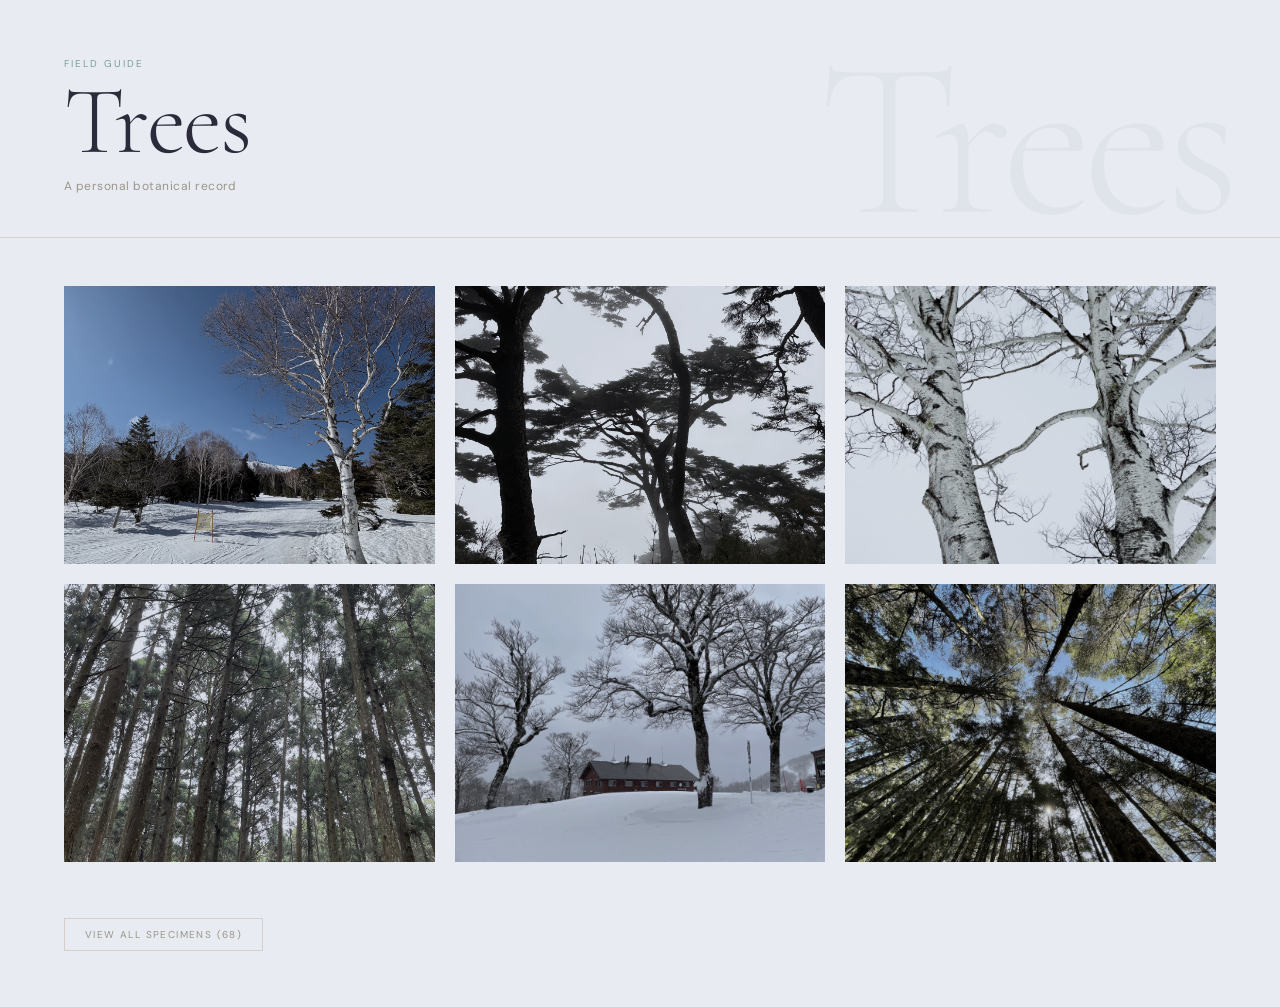
==== index.html @ 1d8ab1bc "Initial release: personal tree field guide 68 tree specimens identified via iNaturalist Vision API, " ====
<!DOCTYPE html>
<html lang="en">
<head>
  <meta charset="UTF-8">
  <meta name="viewport" content="width=device-width, initial-scale=1.0">
  <title>Trees — Field Guide</title>
  <link rel="preconnect" href="https://fonts.googleapis.com">
  <link href="https://fonts.googleapis.com/css2?family=Cormorant:ital,wght@0,300;0,400;1,300&family=DM+Sans:opsz,wght@9..40,300;9..40,400&display=swap" rel="stylesheet">
  <link rel="stylesheet" href="https://unpkg.com/leaflet@1.9.4/dist/leaflet.css">
  <link rel="stylesheet" href="style.css">
</head>
<body>

  <header>
    <div class="header-inner">
      <span class="site-label">Field Guide</span>
      <h1>Trees</h1>
      <p class="site-sub">A personal botanical record</p>
    </div>
    <div class="header-ghost" aria-hidden="true">Trees</div>
  </header>

  <main id="gallery"></main>

  <div class="gallery-footer">
    <button id="toggleAll" class="toggle-btn">View all specimens</button>
  </div>

  <!-- Modal -->
  <div id="modal" class="modal hidden" role="dialog" aria-modal="true">
    <button class="modal-close" id="modalClose" aria-label="Close">✕</button>

    <div class="modal-inner">
      <div class="modal-photo-wrap">
        <img id="modalPhoto" src="" alt="">
      </div>

      <div class="modal-right">
        <div class="modal-species-block">
          <p class="species-common"    id="modalCommon"></p>
          <p class="species-scientific" id="modalScientific"></p>
          <p class="species-zh"         id="modalZh"></p>
        </div>

        <div class="divider"></div>

        <div class="modal-meta">
          <p class="meta-row"><span class="meta-label">Location</span><span id="modalLocation"></span></p>
          <p class="meta-row"><span class="meta-label">Date</span><span id="modalDate"></span></p>
          <p class="meta-row"><span class="meta-label">Coordinates</span><span id="modalCoords"></span></p>
        </div>

        <div class="divider"></div>
        <p class="modal-note" id="modalNote"></p>

        <div class="divider"></div>

        <div class="related-tabs">
          <button class="tab-btn active" id="tabGraph">
            <svg viewBox="0 0 20 20" width="13" height="13" fill="none" stroke="currentColor" stroke-width="1.5">
              <circle cx="10" cy="3"  r="2"/><circle cx="3" cy="17" r="2"/><circle cx="17" cy="17" r="2"/>
              <line x1="10" y1="5" x2="3"  y2="15"/>
              <line x1="10" y1="5" x2="17" y2="15"/>
              <line x1="3"  y1="17" x2="17" y2="17"/>
            </svg>
            Related
          </button>
          <button class="tab-btn" id="tabMap">
            <svg viewBox="0 0 20 20" width="13" height="13" fill="currentColor">
              <path d="M10 2C7.24 2 5 4.24 5 7c0 4.38 5 11 5 11s5-6.62 5-11c0-2.76-2.24-5-5-5zm0 7.5c-1.38 0-2.5-1.12-2.5-2.5S8.62 4.5 10 4.5s2.5 1.12 2.5 2.5S11.38 9.5 10 9.5z"/>
            </svg>
            Map
          </button>
        </div>

        <div id="graphView" class="related-view"></div>
        <div id="mapView"   class="related-view hidden"></div>
      </div>
    </div>
  </div>

  <script src="https://d3js.org/d3.v7.min.js"></script>
  <script src="https://unpkg.com/leaflet@1.9.4/dist/leaflet.js"></script>
  <script src="app.js"></script>
</body>
</html>
---- style.css ----
:root {
  --cream:  #E8ECF2;
  --dark:   #2B2B3B;
  --navy:   #2C3050;
  --teal:   #7A9E9F;
  --gray:   #D4CFC8;
  --muted:  #9A9489;
  --font-d: 'Cormorant', Georgia, serif;
  --font-b: 'DM Sans', system-ui, sans-serif;
}

*, *::before, *::after { box-sizing: border-box; margin: 0; padding: 0; }

body {
  background: var(--cream);
  color: var(--dark);
  font-family: var(--font-b);
  font-size: 13px;
  line-height: 1.65;
  -webkit-font-smoothing: antialiased;
}

/* ── Header ─────────────────────────────────────────────────────────────── */
header {
  position: relative;
  padding: 56px 64px 40px;
  border-bottom: 1px solid var(--gray);
  overflow: hidden;
}
.header-inner { position: relative; z-index: 1; }
.site-label {
  display: block;
  font-size: 10px;
  letter-spacing: 0.2em;
  text-transform: uppercase;
  color: var(--teal);
  margin-bottom: 6px;
}
header h1 {
  font-family: var(--font-d);
  font-weight: 300;
  font-size: clamp(3rem, 8vw, 6rem);
  letter-spacing: -0.02em;
  line-height: 0.9;
}
.site-sub {
  margin-top: 12px;
  font-size: 12px;
  color: var(--muted);
  letter-spacing: 0.04em;
}
.header-ghost {
  position: absolute;
  right: 48px;
  bottom: -16px;
  font-family: var(--font-d);
  font-size: clamp(6rem, 18vw, 14rem);
  font-weight: 300;
  color: var(--dark);
  opacity: 0.04;
  line-height: 1;
  pointer-events: none;
  user-select: none;
  letter-spacing: -0.04em;
}

/* ── Gallery ─────────────────────────────────────────────────────────────── */
#gallery {
  padding: 48px 64px 32px;
  display: grid;
  grid-template-columns: repeat(3, 1fr);
  gap: 20px;
}
@media (max-width: 1024px) { #gallery { grid-template-columns: repeat(2, 1fr); padding: 32px 32px 20px; } }
@media (max-width: 600px)  { #gallery { grid-template-columns: 1fr; padding: 20px 20px 16px; gap: 12px; } }

.gallery-footer {
  padding: 24px 64px 56px;
  display: flex;
  align-items: center;
  gap: 16px;
}
@media (max-width: 600px) { .gallery-footer { padding: 16px 20px 40px; } }

.toggle-btn {
  background: none;
  border: 1px solid var(--gray);
  font-family: var(--font-b);
  font-size: 10px;
  letter-spacing: 0.14em;
  text-transform: uppercase;
  color: var(--muted);
  padding: 9px 20px;
  cursor: pointer;
  transition: border-color 0.2s, color 0.2s;
}
.toggle-btn:hover { border-color: var(--dark); color: var(--dark); }

/* ── Card ────────────────────────────────────────────────────────────────── */
.card {
  cursor: pointer;
  position: relative;
  overflow: hidden;
  aspect-ratio: 4 / 3;
  background: var(--gray);
  isolation: isolate; /* ← contains blend mode inside card */
}
.card img {
  width: 100%; height: 100%;
  object-fit: cover;
  display: block;
  filter: saturate(0.65) brightness(0.97);
  transition: transform 0.5s ease, filter 0.5s ease;
}
.card:hover img {
  transform: scale(1.05);
  filter: saturate(0.88) brightness(1.0);
}
/* cool blue overlay via multiply — white areas shift toward cream-blue */
.card::after {
  content: '';
  position: absolute;
  inset: 0;
  background: #C0CCE0;
  mix-blend-mode: multiply;
  opacity: 0.5;
  pointer-events: none;
  z-index: 1;
  transition: opacity 0.5s ease;
}
.card:hover::after { opacity: 0.12; }

.card-overlay {
  position: absolute;
  inset: 0;
  z-index: 2;
  background: linear-gradient(to top, rgba(43,43,59,0.72) 0%, transparent 55%);
  opacity: 0;
  transition: opacity 0.3s ease;
  display: flex;
  flex-direction: column;
  justify-content: flex-end;
  padding: 14px 16px;
  color: #fff;
}
.card:hover .card-overlay { opacity: 1; }
.card-overlay .o-common { font-size: 13px; line-height: 1.3; }
.card-overlay .o-sci    { font-size: 10px; opacity: 0.7; font-style: italic; margin-top: 2px; }

/* ── Modal ───────────────────────────────────────────────────────────────── */
.modal {
  position: fixed;
  inset: 0;
  background: var(--cream);
  z-index: 200;
  overflow: hidden;
}
.modal.hidden { display: none; }

.modal-close {
  position: absolute;
  top: 20px; right: 28px;
  background: none; border: none;
  font-size: 18px; cursor: pointer;
  color: var(--dark); opacity: 0.45;
  z-index: 10;
  width: 36px; height: 36px;
  display: flex; align-items: center; justify-content: center;
  transition: opacity 0.2s;
}
.modal-close:hover { opacity: 1; }

.modal-inner {
  display: grid;
  grid-template-columns: 1fr 360px;
  height: 100vh;
  overflow: hidden;
}
@media (max-width: 960px) {
  .modal-inner {
    grid-template-columns: 1fr;
    grid-template-rows: 50vh 1fr;
    height: 100vh;
    overflow-y: auto;
  }
}

/* photo takes full left panel */
.modal-photo-wrap {
  height: 100vh;
  overflow: hidden;
  background: #1a1a22;
}
.modal-photo-wrap img {
  width: 100%;
  height: 100%;
  object-fit: cover;
  display: block;
}
@media (max-width: 960px) {
  .modal-photo-wrap { height: 50vh; }
}

/* right panel: scrollable info + graph/map */
.modal-right {
  height: 100vh;
  overflow-y: auto;
  padding: 52px 36px 40px;
  display: flex;
  flex-direction: column;
  gap: 22px;
  border-left: 1px solid var(--gray);
}
@media (max-width: 960px) {
  .modal-right { height: auto; border-left: none; border-top: 1px solid var(--gray); }
}

.modal-species-block {}
.species-common {
  font-family: var(--font-d);
  font-weight: 300;
  font-size: 2rem;
  line-height: 1.15;
}
.species-scientific {
  font-size: 12px;
  font-style: italic;
  color: var(--teal);
  margin-top: 5px;
}
.species-zh {
  font-size: 11px;
  color: var(--muted);
  margin-top: 2px;
}

.divider { width: 36px; height: 1px; background: var(--gray); }

.modal-meta { display: flex; flex-direction: column; gap: 7px; }
.meta-row   { display: flex; gap: 10px; align-items: baseline; }
.meta-label {
  font-size: 9px;
  letter-spacing: 0.15em;
  text-transform: uppercase;
  color: var(--muted);
  min-width: 78px;
  flex-shrink: 0;
}
.meta-row span:last-child { font-size: 12px; }

.modal-note {
  font-family: var(--font-d);
  font-size: 1rem;
  font-style: italic;
  color: var(--muted);
  line-height: 1.75;
}

/* ── Related tabs (inside right panel) ──────────────────────────────────── */
.related-tabs {
  display: flex;
  border-bottom: 1px solid var(--gray);
  margin-bottom: 16px;
}
.tab-btn {
  display: flex;
  align-items: center;
  gap: 6px;
  padding: 8px 14px;
  background: none; border: none;
  border-bottom: 2px solid transparent;
  font-family: var(--font-b);
  font-size: 10px;
  letter-spacing: 0.12em;
  text-transform: uppercase;
  cursor: pointer;
  color: var(--muted);
  margin-bottom: -1px;
  transition: color 0.2s;
}
.tab-btn.active { color: var(--dark); border-bottom-color: var(--dark); }
.tab-btn svg    { flex-shrink: 0; }

.related-view {
  width: 100%;
  height: 240px;
  background: rgba(43,43,59,0.03);
  border-radius: 1px;
  flex-shrink: 0;
}
.related-view.hidden { display: none; }
#mapView { overflow: hidden; }

.no-related {
  display: flex;
  align-items: center;
  justify-content: center;
  height: 100%;
  font-size: 12px;
  color: var(--muted);
  font-style: italic;
}
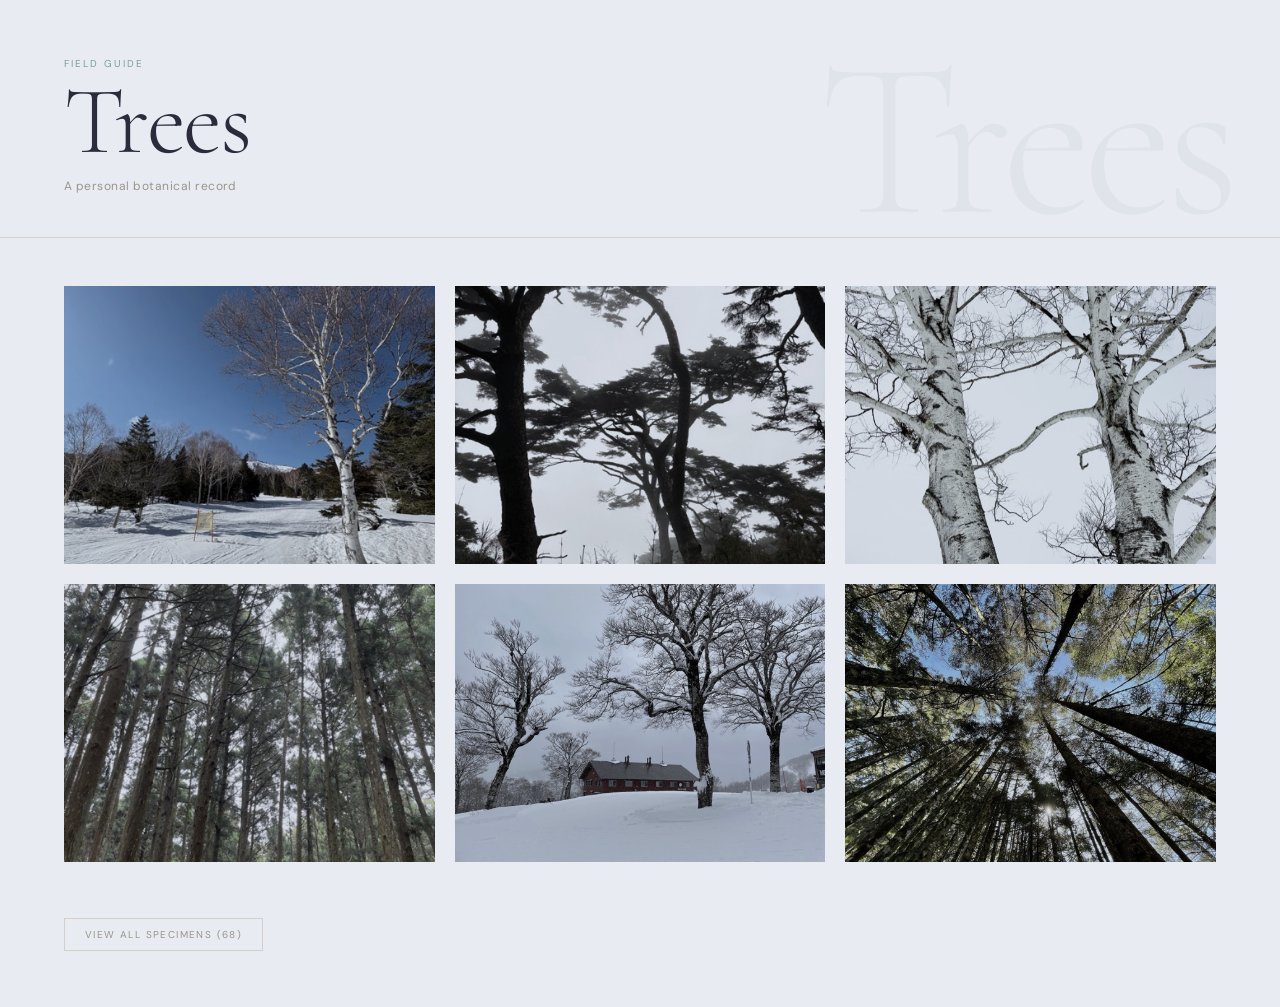
==== commit f27cef6a: "add bare tree SVG favicon Co-Authored-By: Claude Sonnet 4.6 <noreply@anthropic.com>" ====
--- a/index.html
+++ b/index.html
@@ -7,6 +7,7 @@
   <link rel="preconnect" href="https://fonts.googleapis.com">
   <link href="https://fonts.googleapis.com/css2?family=Cormorant:ital,wght@0,300;0,400;1,300&family=DM+Sans:opsz,wght@9..40,300;9..40,400&display=swap" rel="stylesheet">
   <link rel="stylesheet" href="https://unpkg.com/leaflet@1.9.4/dist/leaflet.css">
+  <link rel="icon" type="image/svg+xml" href="favicon.svg">
   <link rel="stylesheet" href="style.css">
 </head>
 <body>
--- a/style.css
+++ b/style.css
@@ -159,16 +159,24 @@
 
 .modal-close {
   position: absolute;
-  top: 20px; right: 28px;
-  background: none; border: none;
-  font-size: 18px; cursor: pointer;
-  color: var(--dark); opacity: 0.45;
+  top: 20px; right: 24px;
+  background: rgba(255, 255, 255, 0.18);
+  backdrop-filter: blur(6px);
+  -webkit-backdrop-filter: blur(6px);
+  border: 1px solid rgba(255, 255, 255, 0.25);
+  border-radius: 50%;
+  font-size: 15px; cursor: pointer;
+  color: #fff;
   z-index: 10;
   width: 36px; height: 36px;
   display: flex; align-items: center; justify-content: center;
-  transition: opacity 0.2s;
-}
-.modal-close:hover { opacity: 1; }
+  transition: background 0.2s, opacity 0.2s;
+  opacity: 0.8;
+}
+.modal-close:hover {
+  background: rgba(255, 255, 255, 0.32);
+  opacity: 1;
+}
 
 .modal-inner {
   display: grid;
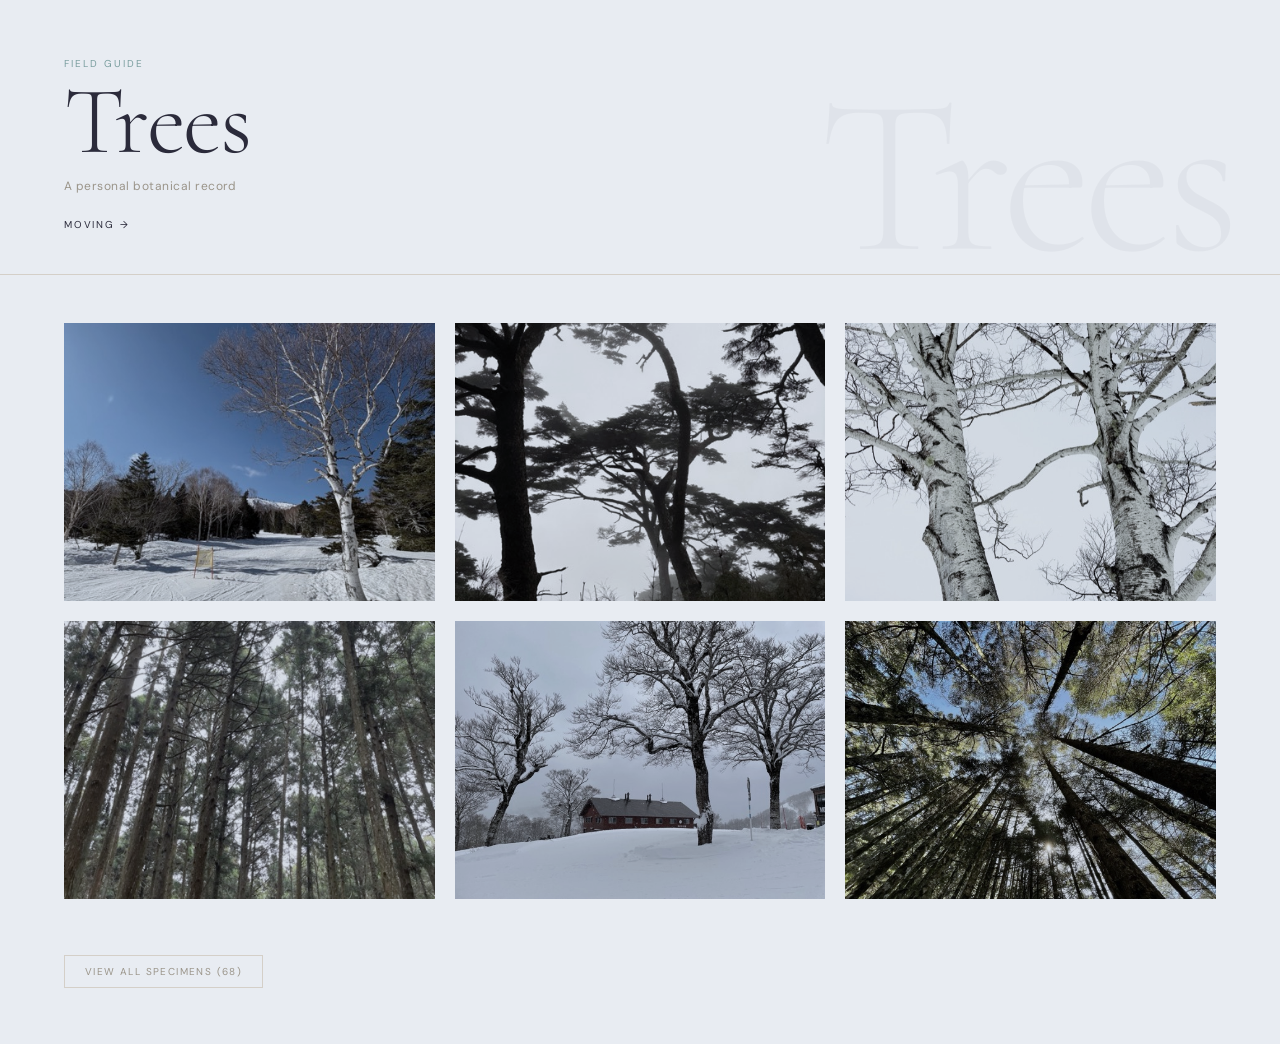
==== commit 65373449: "add video page with sound toggle and nav link from field guide Co-Authored-By: Claude Sonnet 4.6 <no" ====
--- a/index.html
+++ b/index.html
@@ -17,6 +17,9 @@
       <span class="site-label">Field Guide</span>
       <h1>Trees</h1>
       <p class="site-sub">A personal botanical record</p>
+      <nav class="site-nav">
+        <a href="videos.html">Moving →</a>
+      </nav>
     </div>
     <div class="header-ghost" aria-hidden="true">Trees</div>
   </header>
--- a/style.css
+++ b/style.css
@@ -49,6 +49,18 @@
   color: var(--muted);
   letter-spacing: 0.04em;
 }
+.site-nav {
+  margin-top: 16px;
+}
+.site-nav a {
+  font-size: 10px;
+  letter-spacing: 0.18em;
+  text-transform: uppercase;
+  color: var(--dark);
+  text-decoration: none;
+  transition: color 0.2s;
+}
+.site-nav a:hover { color: var(--teal); }
 .header-ghost {
   position: absolute;
   right: 48px;
